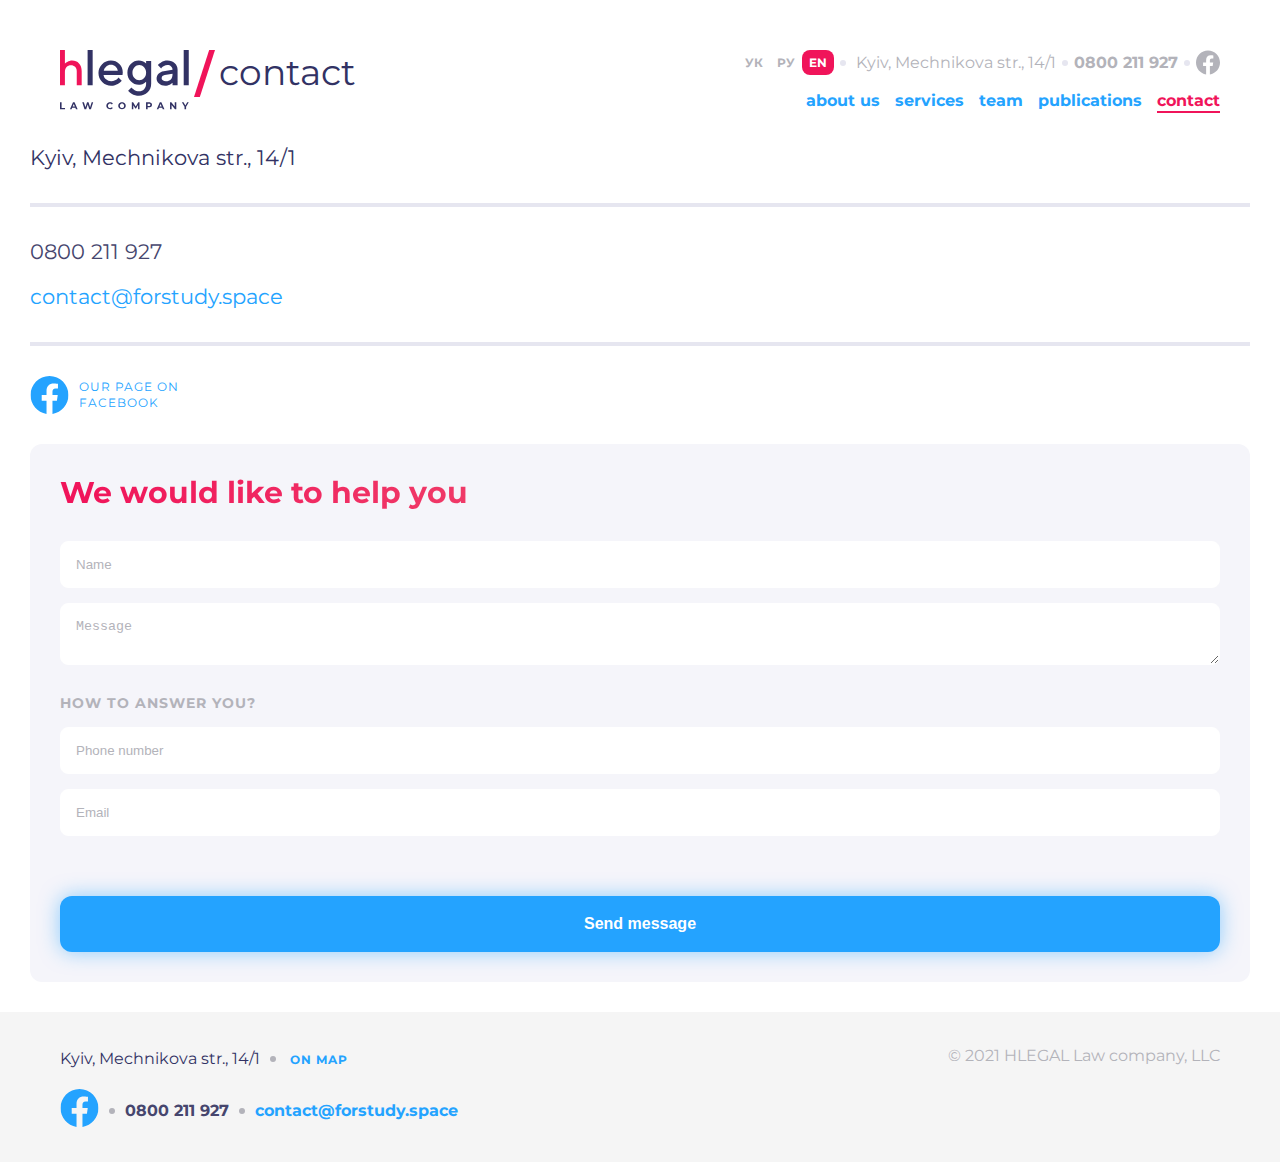
==== pages/contact/index.html @ 359947f2 "Push" ====
<!DOCTYPE html>
<html lang="en">

<head>
  <meta charset="UTF-8">
  <meta http-equiv="X-UA-Compatible" content="IE=edge">
  <meta name="viewport" content="width=device-width, initial-scale=1.0">
  <title>hlegal</title>
  <link rel="preconnect" href="https://fonts.googleapis.com">
  <link rel="preconnect" href="https://fonts.gstatic.com" crossorigin>
  <link href="https://fonts.googleapis.com/css2?family=Montserrat:wght@400;700&display=swap" rel="stylesheet">
  <link rel="stylesheet" href="../../styles/scss/contactPage/style.css">
</head>

<body>
  <header class="header">
    <article class="header__contacts">
      <div class="header__langs">
        <a class="header__lang" href="#">УК</a>
        <a class="header__lang" href="#">РУ</a>
        <a class="header__lang header__lang-active" href="#">EN</a>
      </div>
      <a class="header__address" target="_blank"
        href="https://www.google.nl/maps/place/%D1%83%D0%BB.+%D0%9C%D0%B5%D1%87%D0%BD%D0%B8%D0%BA%D0%BE%D0%B2%D0%B0,+14%2F1,+%D0%9A%D0%B8%D0%B5%D0%B2,+%D0%A3%D0%BA%D1%80%D0%B0%D0%B8%D0%BD%D0%B0,+02000/@50.4367984,30.5305163,17z/data=!3m1!4b1!4m5!3m4!1s0x40d4cf07295b8e39:0x17b2112e2dc0e7a!8m2!3d50.436795!4d30.532705?hl=ru&authuser=0">
        Kyiv, Mechnikova str., 14/1</a>
      <a class="header__tel" href="tel:0800211927">0800 211 927</a>
      <a class="header__facebook" href="https://facebook.com" target="_blank">
        <svg width="24" height="25" viewBox="0 0 24 25" fill="none" xmlns="http://www.w3.org/2000/svg">
          <path
            d="M24 12.5733C24 5.90541 18.6274 0.5 12 0.5C5.37258 0.5 0 5.90541 0 12.5733C0 18.5995 4.38823 23.5943 10.125 24.5V16.0633H7.07813V12.5733H10.125V9.91343C10.125 6.88755 11.9165 5.21615 14.6576 5.21615C15.9705 5.21615 17.3438 5.45195 17.3438 5.45195V8.42313H15.8306C14.3399 8.42313 13.875 9.35379 13.875 10.3086V12.5733H17.2031L16.6711 16.0633H13.875V24.5C19.6118 23.5943 24 18.5995 24 12.5733Z"
            fill="#B3B3BA" />
        </svg>
      </a>
    </article>
    <div class="header__logo">
      <a href="../../index.html">
        <img src="../../images/Logo.svg" alt="logo">
      </a>
      <svg class="small-slash" width="12" height="26" viewBox="0 0 12 26" fill="none"
        xmlns="http://www.w3.org/2000/svg">
        <path fill-rule="evenodd" clip-rule="evenodd" d="M8.72827 0H11.9505L3.55574 26H0.333496L8.72827 0Z"
          fill="#F0145A" />
      </svg>
      <svg class="big-slash" width="21" height="47" viewBox="0 0 21 47" fill="none" xmlns="http://www.w3.org/2000/svg">
        <path fill-rule="evenodd" clip-rule="evenodd" d="M15.1752 0H21L5.82482 47H0L15.1752 0Z" fill="#F0145A" />
      </svg>
      <span class="header__title">contact</span>
    </div>
    <input type="checkbox" id="burger-toggle" />
    <label for="burger-toggle" class="burger-nav">
      <span class="burger-nav__line"></span>
      <span class="burger-nav__line"></span>
      <span class="burger-nav__line"></span>
    </label>
    <nav class="nav">
      <ul class="nav__list">
        <li class="nav__close-wrapp">
          <label for="burger-toggle" class="nav__close">
            <svg width="20" height="20" fill="none" xmlns="http://www.w3.org/2000/svg">
              <path d="m1 1 18 18M19 1 1 19" stroke="#EC6F5D" stroke-width="2" />
            </svg>
          </label>
        </li>
        <li class="nav__item">
          <a class="nav__link" href="../about/index.html">about us</a>
        </li>
        <li class="nav__item">
          <a class="nav__link" href="../services/index.html">services</a>
        </li>
        <li class="nav__item">
          <a class="nav__link" href="../team/index.html">team</a>
        </li>
        <li class="nav__item">
          <a class="nav__link" href="#">publications</a>
        </li>
        <li class="nav__item  nav__item-active">
          <a class="nav__link" href="#">contact</a>
        </li>
      </ul>
    </nav>
  </header>
  <section class="contacts">
    <div class="info">
      <span class="info__address">Kyiv, Mechnikova str., 14/1</span>
      <a class="info__tel" href="tel:0800211927">0800 211 927</a>
      <a class="info__mail" href="mailto:contact@forstudy.space">contact@forstudy.space</a>
      <div class="info__facebook-wrapper">
        <a class="info__facebook" href="https://facebook.com" target="_blank">
          <svg width="39" height="38" viewBox="0 0 39 38" fill="none" xmlns="http://www.w3.org/2000/svg">
            <g clip-path="url(#clip0_42163_340)">
              <path
                d="M38.5 19.1161C38.5 8.55857 29.9934 0 19.5 0C9.00658 0 0.5 8.55857 0.5 19.1161C0.5 28.6575 7.44803 36.5659 16.5312 38V24.6419H11.707V19.1161H16.5312V14.9046C16.5312 10.1136 19.3678 7.46723 23.7078 7.46723C25.7866 7.46723 27.9609 7.84059 27.9609 7.84059V12.545H25.5651C23.2048 12.545 22.4688 14.0185 22.4688 15.5302V19.1161H27.7383L26.8959 24.6419H22.4688V38C31.552 36.5659 38.5 28.6575 38.5 19.1161Z"
                fill="#24A3FF" />
            </g>
            <defs>
              <clipPath id="clip0_42163_340">
                <rect width="38" height="38" fill="white" transform="translate(0.5)" />
              </clipPath>
            </defs>
          </svg>
          <span>Our page on facebook</span>
        </a>
      </div>
    </div>
    <form class="form" action="https://fom.in.ua/echo">
      <h1 class="form__title">We would like to help you</h1>
      <div class="form__message">
        <input type="text" placeholder="Name" id="name" name="name" required >
        <textarea type="text" placeholder="Message" id="message" name="message" required></textarea>
      </div>
      <div class="form__feedback">
        <h2 class="form__subtitle">How to answer you?</h2>
        <input type="tel" placeholder="Phone number" id="tel" name="tel" required>
        <input type="email" placeholder="Email" id="email" name="email" required>
      </div>
      <input class="button-blue" type="submit" value="Send message">
    </form>
  </section>
  <section class="footer-background">
    <footer class="footer">
      <div class="footer__address">
        <span>Kyiv, Mechnikova str., 14/1</span>
        <a class="footer__address_map" target="_blank"
          href="https://www.google.nl/maps/place/%D1%83%D0%BB.+%D0%9C%D0%B5%D1%87%D0%BD%D0%B8%D0%BA%D0%BE%D0%B2%D0%B0,+14%2F1,+%D0%9A%D0%B8%D0%B5%D0%B2,+%D0%A3%D0%BA%D1%80%D0%B0%D0%B8%D0%BD%D0%B0,+02000/@50.4367984,30.5305163,17z/data=!3m1!4b1!4m5!3m4!1s0x40d4cf07295b8e39:0x17b2112e2dc0e7a!8m2!3d50.436795!4d30.532705?hl=ru&authuser=0">
          on map
        </a>
      </div>
      <div class="footer__contacts">
        <a class="footer__facebook" href="https://facebook.com" target="_blank">
          <svg width="39" height="38" viewBox="0 0 39 38" fill="none" xmlns="http://www.w3.org/2000/svg">
            <g clip-path="url(#clip0_42163_340)">
              <path
                d="M38.5 19.1161C38.5 8.55857 29.9934 0 19.5 0C9.00658 0 0.5 8.55857 0.5 19.1161C0.5 28.6575 7.44803 36.5659 16.5312 38V24.6419H11.707V19.1161H16.5312V14.9046C16.5312 10.1136 19.3678 7.46723 23.7078 7.46723C25.7866 7.46723 27.9609 7.84059 27.9609 7.84059V12.545H25.5651C23.2048 12.545 22.4688 14.0185 22.4688 15.5302V19.1161H27.7383L26.8959 24.6419H22.4688V38C31.552 36.5659 38.5 28.6575 38.5 19.1161Z"
                fill="#24A3FF" />
            </g>
            <defs>
              <clipPath id="clip0_42163_340">
                <rect width="38" height="38" fill="white" transform="translate(0.5)" />
              </clipPath>
            </defs>
          </svg>
        </a>
        <a class="footer__tel" href="tel:0800211927">0800 211 927</a>
        <a class="footer__mail" href="mailto:contact@forstudy.space">contact@forstudy.space</a>
      </div>
      <span class="footer__copy">
        © 2021 HLEGAL Law company, LLC
      </span>
    </footer>
  </section>
</body>


</html>
---- styles/scss/contactPage/style.css ----
* {
  padding: 0;
  margin: 0;
  box-sizing: border-box; }

body {
  font-family: 'Montserrat', sans-serif;
  color: #fff;
  font-size: 0; }

a {
  text-decoration: none; }

.header, .header__contacts {
  display: flex;
  align-items: center;
  justify-content: space-between; }

.header {
  width: 100%;
  flex-wrap: wrap;
  position: relative; }
  .header__contacts {
    flex-basis: 100%;
    padding: 10px 15px;
    background: rgba(255, 255, 255, 0.2); }
  .header__tel {
    flex-basis: content;
    font-weight: 700;
    font-size: 16px;
    line-height: 20px;
    color: #fff; }
  .header__lang {
    padding: 5px 7px;
    font-weight: 700;
    font-size: 12px;
    line-height: 15px;
    width: calc(1/3*100%);
    color: #fff;
    border-radius: 8px; }
    .header__lang:not(.header__lang-active):hover {
      background: rgba(255, 255, 255, 0.2); }
    .header__lang-active {
      background: #F0145A; }
  .header__address {
    display: none;
    font-weight: 400;
    font-size: 16px;
    line-height: 20px;
    text-align: right;
    color: #B3B3BA; }
  .header__facebook {
    display: none; }
  .header__logo {
    margin-left: 15px;
    margin-top: 15px;
    margin-bottom: 10px; }

input[type="checkbox"] {
  display: none; }

.burger-nav {
  cursor: pointer;
  --size: 32px;
  display: block;
  width: var(--size);
  height: var(--size);
  position: relative;
  margin-right: 8px; }
  .burger-nav:active {
    background: #E6E6F0;
    border-radius: 8px; }
  .burger-nav__line {
    display: block;
    position: absolute;
    width: 18px;
    height: 2px;
    background-color: #fff;
    top: 50%;
    left: 50%;
    transform: translate(-50%, -50%); }
    .burger-nav__line:first-child {
      transform: translate(-50%, calc(-50% - 5px)); }
    .burger-nav__line:last-child {
      transform: translate(-50%, calc(-50% + 5px)); }

.nav {
  width: 100%;
  height: 100vh;
  position: absolute;
  opacity: 0;
  visibility: hidden;
  transition: all 0.3s linear;
  background-color: rgba(50, 50, 100, 0.7);
  padding: 0 8px;
  top: 0; }
  .nav__list {
    position: absolute;
    width: calc(100% - 16px);
    bottom: 0;
    background: #ffffff;
    border-radius: 12px 12px 0px 0px;
    padding: 12px;
    list-style-type: none; }
  .nav__item + .nav__item {
    margin-top: 15px; }
  .nav__link {
    font-family: "Montserrat";
    padding: 7px 0;
    font-weight: 700;
    font-size: 24px;
    line-height: 29px;
    text-align: center;
    color: #24a3ff;
    display: block;
    width: 100%;
    background: #f5f5fa;
    border-radius: 12px; }
    .nav__link:hover {
      background: #E6E6F0; }
  .nav__close-wrapp {
    display: flex;
    justify-content: flex-end;
    margin-bottom: 20px; }
  .nav__close {
    cursor: pointer;
    --size: 32px;
    display: flex;
    align-items: center;
    justify-content: center;
    width: var(--size);
    height: var(--size); }

#burger-toggle:checked ~ .nav {
  animation: 1s burger-menu;
  opacity: 1;
  visibility: visible; }

@keyframes burger-menu {
  from {
    transform: translateY(-100%); }
  to {
    transform: translateY(0%); } }
@media screen and (min-width: 768px) {
  .header {
    align-items: flex-start;
    flex-direction: column;
    padding-top: 50px;
    padding-left: 60px; }
    .header__contacts {
      flex-basis: content;
      background: transparent;
      padding: 0; }
    .header__tel::before, .header__tel::after {
      margin: 0 6px;
      content: "";
      display: inline-block;
      width: 6px;
      height: 6px;
      border-radius: 50%;
      background: #E6E6F0;
      margin-bottom: 2px; }
    .header__address {
      display: block; }
      .header__address::before {
        margin: 0 6px;
        content: "";
        display: inline-block;
        width: 6px;
        height: 6px;
        border-radius: 50%;
        background: #E6E6F0;
        margin-bottom: 2px; }
    .header__facebook {
      display: block; }
      .header__facebook:hover path {
        fill: #F0145A; }
    .header__logo {
      margin: 30px 0; }
      .header__logo img {
        width: 130px; }

  .burger-nav {
    display: none; }

  .nav {
    background-color: transparent;
    width: fit-content;
    height: auto;
    position: relative;
    visibility: visible;
    opacity: 1;
    padding: 0; }
    .nav__close-wrapp {
      margin: 0;
      display: none; }
    .nav__list {
      display: flex;
      position: relative;
      width: auto;
      background: transparent;
      padding: 0; }
    .nav__item {
      margin: 0;
      padding: 0;
      border-bottom: 2px solid transparent; }
      .nav__item:hover {
        border-bottom: 2px solid #fff; }
    .nav__item + .nav__item {
      margin: 0;
      margin-left: 15px; }
    .nav__link {
      background: transparent;
      padding: 0;
      font-weight: 700;
      font-size: 16px;
      line-height: 20px;
      text-align: right;
      color: #FFFFFF; }
      .nav__link:hover {
        background: transparent; } }
@media screen and (min-width: 1024px) {
  .header {
    position: relative;
    align-items: flex-end;
    padding: 50px 60px 0; }
    .header__logo {
      margin: 0;
      top: 50px;
      left: 60px;
      position: absolute; }

  .nav {
    margin-top: 16px; } }
@media screen and (min-width: 1920px) {
  .header {
    padding: 50px 160px 0; }
    .header__logo {
      left: 160px; } }
.header__contacts {
  background: #F5F5FA; }
.header__tel {
  color: #B3B3BA; }
.header__lang:not(.header__lang-active) {
  color: #B3B3BA; }
.header__lang:not(.header__lang-active):hover {
  background: #F5F5FA; }
.header__title {
  color: #323264; }

.nav__link {
  color: #24A3FF; }

.burger-nav__line {
  background: #323264; }

@media screen and (min-width: 768px) {
  .header__contacts {
    background: transparent; }

  .nav__item:hover {
    border-bottom: 2px solid #24A3FF; } }
@media screen and (min-width: 1024px) {
  .header {
    position: relative;
    align-items: flex-end;
    padding: 50px 60px 0; }
    .header__logo {
      margin: 0;
      top: 50px;
      left: 60px;
      position: absolute; }
    .header__nav {
      margin-top: 16px; } }
@media screen and (min-width: 1920px) {
  .header {
    padding: 50px 160px 0; }
    .header__logo {
      left: 160px; } }
.header__logo {
  display: flex;
  justify-content: center; }
  .header__logo > .small-slash {
    margin: 0 4px; }
  .header__logo > .big-slash {
    display: none; }
  @media screen and (min-width: 768px) {
    .header__logo > .small-slash {
      display: none; }
    .header__logo > .big-slash {
      display: block;
      margin: 0 4px; } }
.header__title {
  font-weight: 400;
  font-size: 20px;
  line-height: 24px; }
  @media screen and (min-width: 768px) {
    .header__title {
      font-size: 36px;
      line-height: 44px; } }

.nav__item-active {
  border-color: #F0145A; }
  .nav__item-active > .nav__link {
    color: #F0145A; }
  .nav__item-active:hover {
    border-color: #F0145A; }

.contacts, .info, .form, .form__message, .form__feedback {
  display: flex;
  flex-direction: column; }

.contacts {
  margin: 30px;
  gap: 30px;
  font-weight: 700; }

.info {
  font-weight: 400;
  font-size: 21px;
  line-height: 30px; }
  .info__address {
    color: #323264;
    padding-bottom: 30px;
    margin-bottom: 30px;
    border-bottom: 4px solid #E6E6F0; }
  .info__tel {
    align-self: flex-start;
    color: #46466E; }
  .info__mail {
    align-self: flex-start;
    margin-top: 15px;
    color: #24A3FF; }
  .info__facebook {
    display: flex;
    align-items: center;
    width: 153px; }
    .info__facebook-wrapper {
      margin-top: 30px;
      padding-top: 30px;
      border-top: 4px solid #E6E6F0; }
    .info__facebook svg {
      flex-shrink: 0;
      margin-right: 10px; }
    .info__facebook span {
      font-size: 12px;
      line-height: 16px;
      color: #24A3FF;
      letter-spacing: 1px;
      text-transform: uppercase; }
    .info__facebook:hover path {
      fill: #F0145A; }
    .info__facebook:hover span {
      color: #F0145A; }

.form {
  gap: 30px;
  font-weight: 400;
  font-size: 16px;
  line-height: 26px;
  color: #000;
  padding: 30px;
  background: #F5F5FA;
  border-radius: 12px; }
  .form input:not(.button-blue), .form textarea {
    border: 1px solid #FFFFFF;
    border-radius: 8px;
    padding: 15px; }
    .form input:not(.button-blue)::placeholder, .form textarea::placeholder {
      color: #B3B3BA; }
    .form input:not(.button-blue):focus, .form textarea:focus {
      border: 1px solid #24A3FF; }
    .form input:not(.button-blue) #message, .form textarea #message {
      height: 130px; }
  .form__title {
    font-size: 30px;
    line-height: 37px;
    background: linear-gradient(90.13deg, #F0145A 0.84%, #EF8080 99.96%);
    -webkit-background-clip: text;
    -webkit-text-fill-color: transparent;
    background-clip: text; }
  .form__message {
    gap: 15px; }
  .form__feedback {
    gap: 15px; }
  .form__subtitle {
    font-size: 14px;
    line-height: 17px;
    letter-spacing: 1px;
    text-transform: uppercase;
    color: #B3B3BA; }

.button-blue {
  padding: 18px 30px;
  background: #24A3FF;
  box-shadow: 0px 0px 20px rgba(36, 163, 255, 0.5);
  border-radius: 12px;
  border: 0;
  margin-top: 30px;
  cursor: pointer;
  transition: 0.3s all linear;
  font-weight: 700;
  font-size: 16px;
  line-height: 20px;
  text-align: center;
  color: #FFFFFF; }
  .button-blue:hover {
    background: #0085FF; }
  .button-blue:active {
    background: #006CCF; }

.footer__address, .footer__contacts, .footer__copy {
  font-size: 16px;
  line-height: 20px; }

.footer, .footer__address, .footer__contacts {
  display: flex;
  align-items: center; }

.footer-background {
  background-color: #f5f5f5; }

.footer {
  flex-direction: column;
  margin: 0 30px;
  padding: 30px 0;
  border-top: 2px solid #E6E6F0; }
  .footer__address {
    flex-direction: column;
    font-weight: 400;
    color: #323264; }
    .footer__address_map {
      margin-top: 10px;
      font-weight: 700;
      font-size: 12px;
      line-height: 15px;
      letter-spacing: 1px;
      text-transform: uppercase;
      color: #24A3FF; }
  .footer__contacts {
    flex-direction: column;
    margin-top: 20px;
    font-weight: 700; }
  .footer__facebook:hover path {
    fill: #F0145A; }
  .footer__tel {
    margin: 10px 0;
    color: #46466E; }
  .footer__mail {
    color: #24A3FF; }
    .footer__mail:hover {
      color: #F0145A; }
  .footer__copy {
    margin-top: 30px;
    font-weight: 400;
    color: #B3B3BA; }

@media screen and (min-width: 768px) {
  .footer {
    margin: 0 60px;
    flex-direction: row;
    justify-content: space-between;
    align-items: flex-start;
    flex-wrap: wrap; }
    .footer__address {
      flex-direction: row;
      align-items: baseline;
      margin: 0; }
      .footer__address_map::before {
        margin: 0 10px;
        content: "";
        display: inline-block;
        width: 6px;
        height: 6px;
        border-radius: 50%;
        background: #B3B3BA;
        margin-bottom: 2px; }
    .footer__contacts {
      flex-direction: row;
      order: 1;
      flex-basis: 100%; }
    .footer__tel::before, .footer__tel::after {
      margin: 0 10px;
      content: "";
      display: inline-block;
      width: 6px;
      height: 6px;
      border-radius: 50%;
      background: #B3B3BA;
      margin-bottom: 2px; }
    .footer__copy {
      margin: 0; } }
@media screen and (min-width: 1024px) {
  .footer {
    margin: 0 60px;
    padding: 30px 0; } }
@media screen and (min-width: 1920px) {
  .footer {
    margin: 0 160px;
    padding: 30px 0; } }
.footer-background {
  background-color: #f5f5f5; }

.footer {
  margin: 0;
  padding: 30px;
  border: 0; }

@media screen and (min-width: 768px) {
  .footer {
    flex-direction: column;
    align-items: center;
    justify-content: space-between;
    flex-wrap: wrap; } }
@media screen and (min-width: 1024px) {
  .footer {
    padding: 30px 60px;
    flex-direction: row; } }
@media screen and (min-width: 1920px) {
  .footer {
    margin-top: 60px;
    padding: 30px 160px; } }

/*# sourceMappingURL=style.css.map */
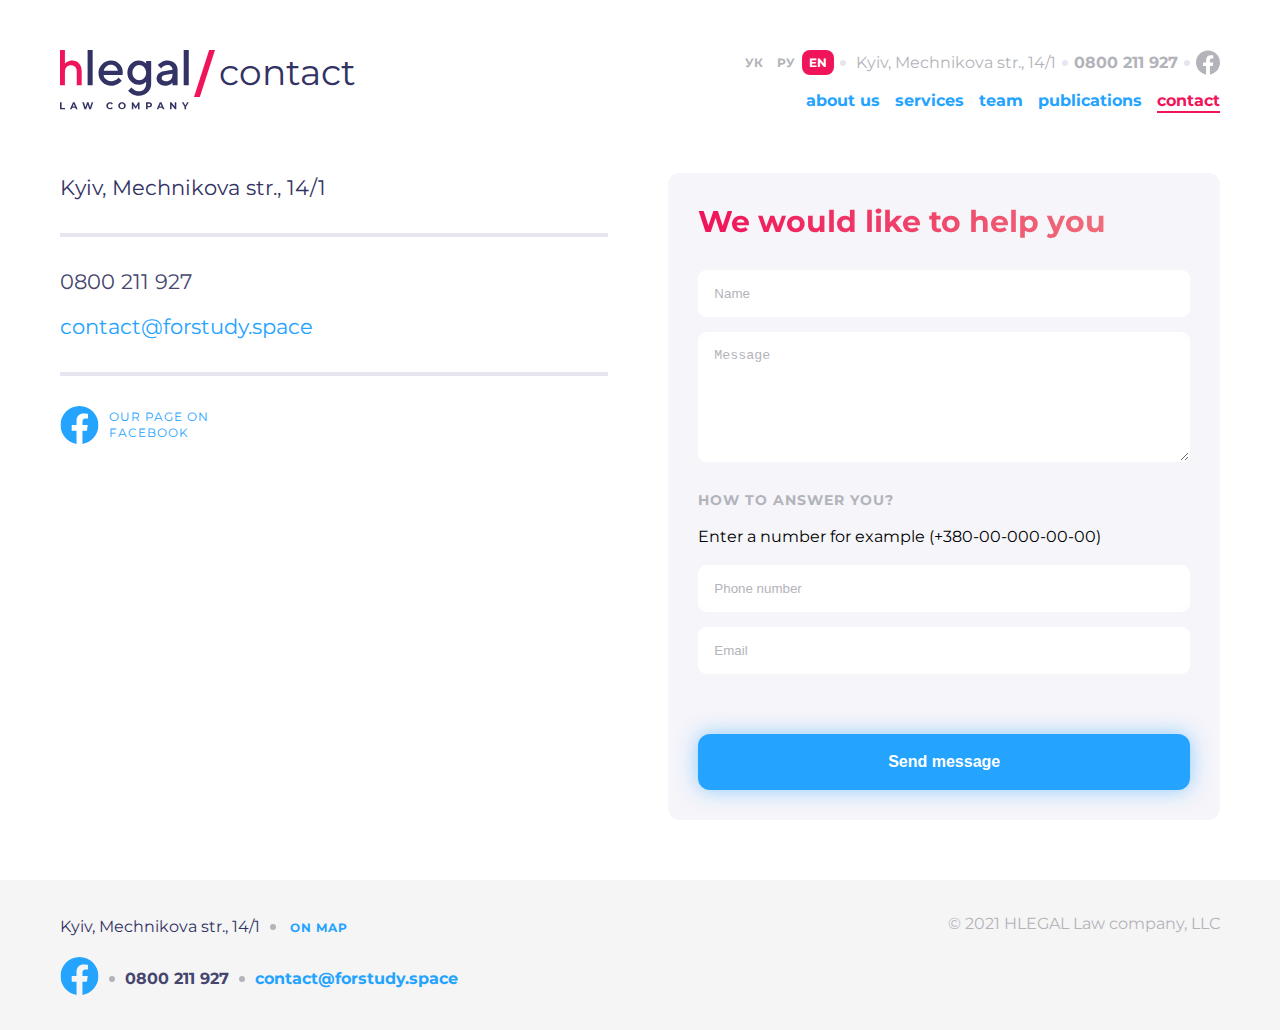
==== commit 3f4841bd: "Create skills.js for menu of main page and made adaptive for contacts page" ====
--- a/pages/contact/index.html
+++ b/pages/contact/index.html
@@ -82,8 +82,10 @@
   <section class="contacts">
     <div class="info">
       <span class="info__address">Kyiv, Mechnikova str., 14/1</span>
-      <a class="info__tel" href="tel:0800211927">0800 211 927</a>
-      <a class="info__mail" href="mailto:contact@forstudy.space">contact@forstudy.space</a>
+      <div class="info-tel-mail__container">
+        <a class="info__tel" href="tel:0800211927">0800 211 927</a>
+        <a class="info__mail" href="mailto:contact@forstudy.space">contact@forstudy.space</a>
+      </div>
       <div class="info__facebook-wrapper">
         <a class="info__facebook" href="https://facebook.com" target="_blank">
           <svg width="39" height="38" viewBox="0 0 39 38" fill="none" xmlns="http://www.w3.org/2000/svg">
@@ -105,13 +107,15 @@
     <form class="form" action="https://fom.in.ua/echo">
       <h1 class="form__title">We would like to help you</h1>
       <div class="form__message">
-        <input type="text" placeholder="Name" id="name" name="name" required >
+        <input type="text" placeholder="Name" id="name" name="name" required>
         <textarea type="text" placeholder="Message" id="message" name="message" required></textarea>
       </div>
       <div class="form__feedback">
         <h2 class="form__subtitle">How to answer you?</h2>
-        <input type="tel" placeholder="Phone number" id="tel" name="tel" required>
-        <input type="email" placeholder="Email" id="email" name="email" required>
+        <label for="tel">Enter a number for example (+380-00-000-00-00)</label>
+        <input type="tel" placeholder="Phone number" id="tel" name="tel"
+          pattern="[+]{1}[380]{3}-[0-9]{2}-[0-9]{3}-[0-9]{2}-[0-9]{2}" required>
+        <input type=" email" placeholder="Email" id="email" name="email" required>
       </div>
       <input class="button-blue" type="submit" value="Send message">
     </form>
--- a/styles/scss/contactPage/style.css
+++ b/styles/scss/contactPage/style.css
@@ -306,7 +306,7 @@
   .nav__item-active:hover {
     border-color: #F0145A; }
 
-.contacts, .info, .form, .form__message, .form__feedback {
+.contacts, .info, .info-tel-mail__container, .form, .form__message, .form__feedback {
   display: flex;
   flex-direction: column; }
 
@@ -318,25 +318,24 @@
 .info {
   font-weight: 400;
   font-size: 21px;
-  line-height: 30px; }
+  line-height: 30px;
+  gap: 30px; }
   .info__address {
     color: #323264;
     padding-bottom: 30px;
-    margin-bottom: 30px;
     border-bottom: 4px solid #E6E6F0; }
   .info__tel {
     align-self: flex-start;
     color: #46466E; }
   .info__mail {
+    margin-top: 15px;
     align-self: flex-start;
-    margin-top: 15px;
     color: #24A3FF; }
   .info__facebook {
     display: flex;
     align-items: center;
     width: 153px; }
     .info__facebook-wrapper {
-      margin-top: 30px;
       padding-top: 30px;
       border-top: 4px solid #E6E6F0; }
     .info__facebook svg {
@@ -362,16 +361,21 @@
   padding: 30px;
   background: #F5F5FA;
   border-radius: 12px; }
-  .form input:not(.button-blue), .form textarea {
+  .form input:not(.button-blue),
+  .form textarea {
     border: 1px solid #FFFFFF;
     border-radius: 8px;
-    padding: 15px; }
-    .form input:not(.button-blue)::placeholder, .form textarea::placeholder {
+    padding: 15px;
+    min-width: 100%;
+    max-width: 100%; }
+    .form input:not(.button-blue)::placeholder,
+    .form textarea::placeholder {
       color: #B3B3BA; }
-    .form input:not(.button-blue):focus, .form textarea:focus {
+    .form input:not(.button-blue):focus,
+    .form textarea:focus {
       border: 1px solid #24A3FF; }
-    .form input:not(.button-blue) #message, .form textarea #message {
-      height: 130px; }
+  .form textarea {
+    height: 130px; }
   .form__title {
     font-size: 30px;
     line-height: 37px;
@@ -390,6 +394,24 @@
     text-transform: uppercase;
     color: #B3B3BA; }
 
+@media screen and (min-width: 768px) {
+  .contacts {
+    margin: 60px;
+    gap: 60px; } }
+@media screen and (min-width: 1024px) {
+  .contacts {
+    flex-direction: row; }
+
+  .info, .form {
+    flex-basis: 50%; } }
+@media screen and (min-width: 1440px) {
+  .contacts {
+    margin-left: 180px;
+    margin-right: 180px; } }
+@media screen and (min-width: 1920px) {
+  .contacts {
+    margin-left: 280px;
+    margin-right: 280px; } }
 .button-blue {
   padding: 18px 30px;
   background: #24A3FF;
@@ -511,11 +533,17 @@
     flex-direction: column;
     align-items: center;
     justify-content: space-between;
-    flex-wrap: wrap; } }
+    flex-wrap: wrap; }
+    .footer__copy {
+      margin-top: 30px;
+      order: 1; } }
 @media screen and (min-width: 1024px) {
   .footer {
     padding: 30px 60px;
-    flex-direction: row; } }
+    flex-direction: row; }
+    .footer__copy {
+      order: 0;
+      margin-top: 0; } }
 @media screen and (min-width: 1920px) {
   .footer {
     margin-top: 60px;
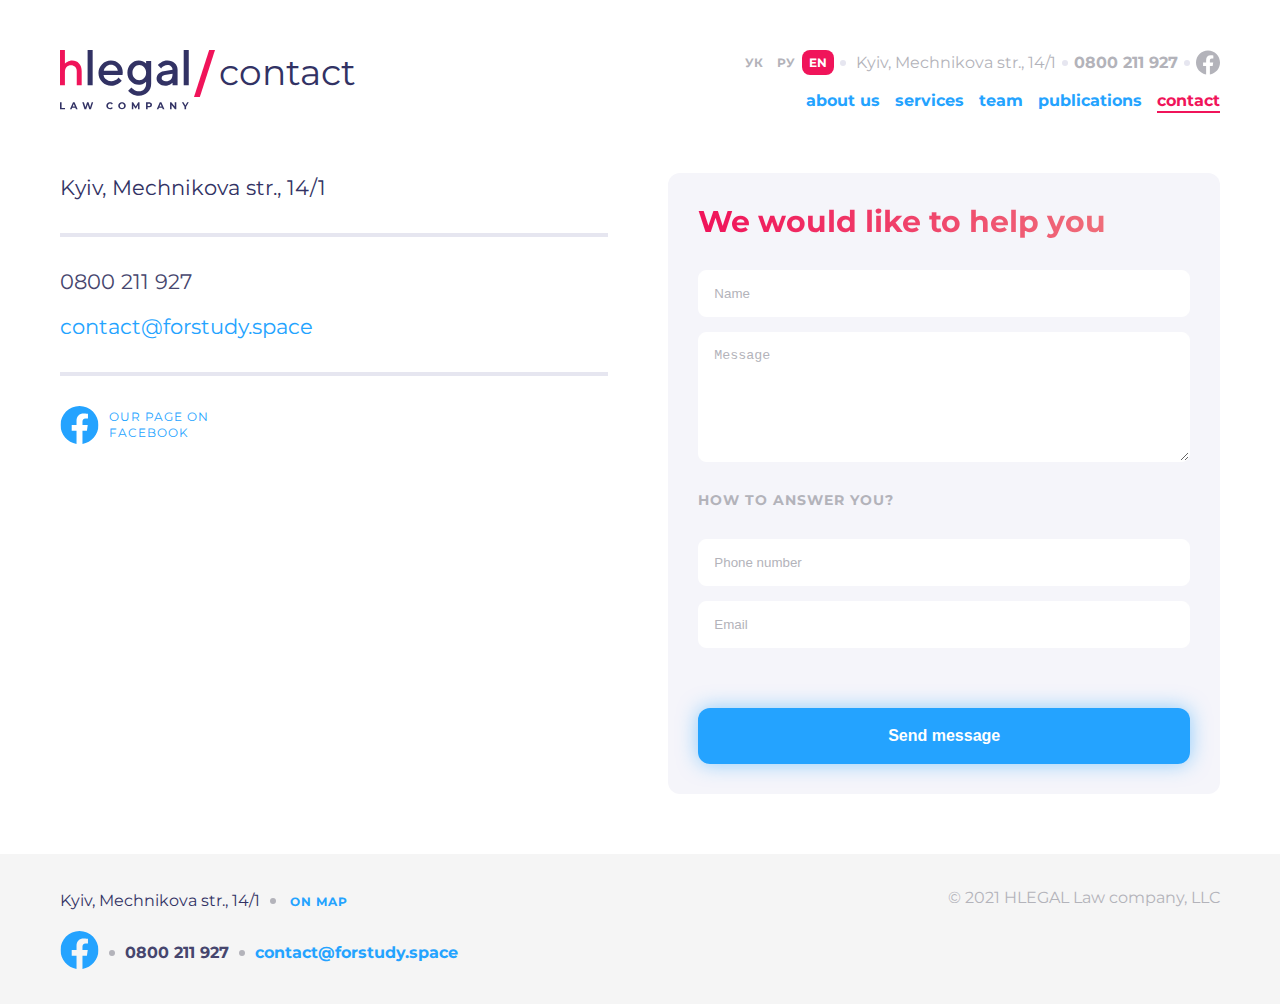
==== commit 2d616e20: "Create free consultation form for service page" ====
--- a/pages/contact/index.html
+++ b/pages/contact/index.html
@@ -112,10 +112,10 @@
       </div>
       <div class="form__feedback">
         <h2 class="form__subtitle">How to answer you?</h2>
-        <label for="tel">Enter a number for example (+380-00-000-00-00)</label>
+        <label for="tel"></label>
         <input type="tel" placeholder="Phone number" id="tel" name="tel"
           pattern="[+]{1}[380]{3}-[0-9]{2}-[0-9]{3}-[0-9]{2}-[0-9]{2}" required>
-        <input type=" email" placeholder="Email" id="email" name="email" required>
+        <input type="email" placeholder="Email" id="email" name="email" required>
       </div>
       <input class="button-blue" type="submit" value="Send message">
     </form>
@@ -152,6 +152,18 @@
       </span>
     </footer>
   </section>
+
+  <script>
+    const telForm = document.getElementById('tel');
+
+    telForm.addEventListener("input", () => {
+      if (!telForm.checkValidity()) {
+        telForm.setCustomValidity('Enter a number for example (+380-00-000-00-00)');
+      } else {
+        telForm.setCustomValidity("");
+      }
+    });
+  </script>
 </body>
 
 
